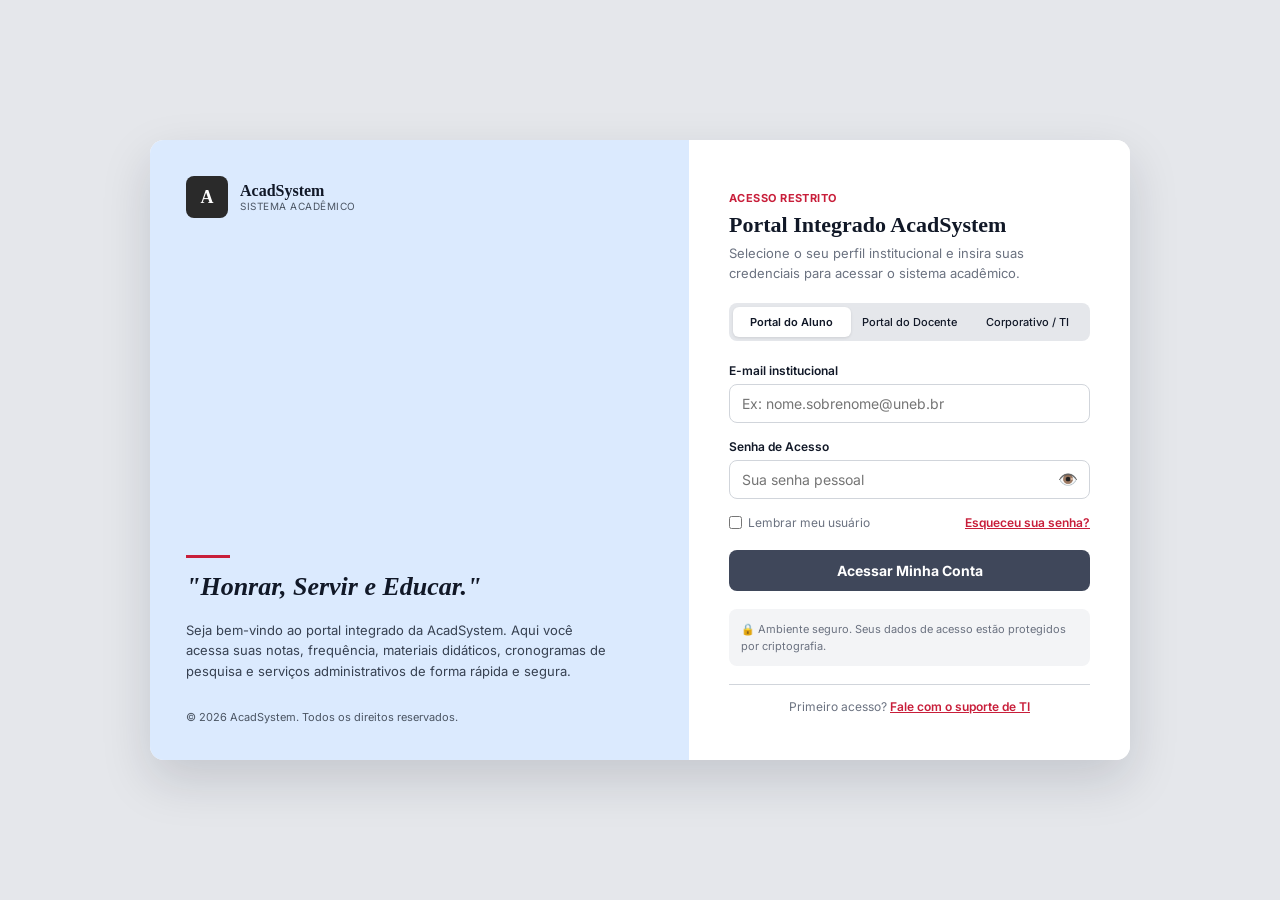
==== frontend/portal-aluno.html @ 921c7534 "feat(frontend): add multi-portal UI with login and role-based dashboards - Add login page with profi" ====
<!DOCTYPE html>
<html lang="pt-BR">
<head>
    <meta charset="UTF-8">
    <meta name="viewport" content="width=device-width, initial-scale=1.0">
    <title>Portal do Aluno — AcadSystem</title>
    <link rel="preconnect" href="https://fonts.googleapis.com">
    <link href="https://fonts.googleapis.com/css2?family=Inter:wght@300;400;500;600;700&display=swap" rel="stylesheet">
    <link rel="stylesheet" href="css/style.css">
</head>
<body>

    <!-- ===================== SIDEBAR ===================== -->
    <aside class="sidebar">
        <div>
            <div class="sidebar-brand">
                <div class="brand-logo">A</div>
                <div>
                    <div class="brand-title">AcadSystem</div>
                    <div class="brand-sub">Portal do Aluno</div>
                </div>
            </div>

            <nav class="sidebar-nav">
                <a href="#" class="nav-item active" data-target="geral"><span class="ico">🏠</span><span>Visão Geral</span></a>
                <a href="#" class="nav-item" data-target="notas"><span class="ico">📊</span><span>Minhas Notas</span></a>
                <a href="#" class="nav-item" data-target="frequencia"><span class="ico">✅</span><span>Frequência</span></a>
                <a href="#" class="nav-item" data-target="horario"><span class="ico">📅</span><span>Horário de Aulas</span></a>
                <a href="#" class="nav-item" data-target="documentos"><span class="ico">📄</span><span>Documentos</span></a>
            </nav>
        </div>

        <div class="sidebar-footer">
            Universidade do Estado da Bahia<br>
            <span class="campus">Campus I - Salvador</span>
            <button class="btn-logout" data-action="logout"><span>⏻</span> Sair da conta</button>
        </div>
    </aside>

    <!-- ===================== MAIN ===================== -->
    <div class="main-wrapper">
        <header class="topbar">
            <div class="topbar-user">
                <div class="avatar">MC</div>
                <div>
                    <div class="u-name">Maria Clara Souza</div>
                    <div class="u-role">Eng. de Computação · Matrícula 202610293</div>
                </div>
            </div>
            <div class="topbar-actions">
                <span class="topbar-clock" id="relogio"></span>
                <span class="badge-portal badge-blue">Discente</span>
                <button class="bell">🔔<span class="dot"></span></button>
            </div>
        </header>

        <main class="content">
            <div class="breadcrumb">
                <span>Início</span> › <span class="here">Visão Geral</span>
            </div>
            <h1 class="page-title" data-saudacao="Olá, {nome} 👋">Olá, Maria Clara 👋</h1>
            <p class="page-sub">Acompanhe seu desempenho acadêmico, frequência e serviços do semestre 2026.1.</p>

            <!-- ============ SEÇÃO: VISÃO GERAL ============ -->
            <section data-view="geral">
                <div class="notice notice-blue section-gap">
                    <span class="ico">ℹ️</span>
                    <div>
                        <h4>Bem-vinda ao seu painel discente</h4>
                        <p>Consulte notas, frequência e emita documentos a qualquer momento com suas credenciais @aluno.uneb.br.</p>
                    </div>
                </div>

                <div class="grid grid-4">
                    <div class="stat-card">
                        <div class="top"><span class="label">Rendimento Médio (CR)</span><span class="ico text-emerald">📈</span></div>
                        <div class="value">8.6</div>
                        <span class="hint text-emerald">Acima da média do curso</span>
                    </div>
                    <div class="stat-card">
                        <div class="top"><span class="label">Frequência Geral</span><span class="ico text-blue">✅</span></div>
                        <div class="value">92,4%</div>
                        <span class="hint text-blue">Situação regular</span>
                    </div>
                    <div class="stat-card">
                        <div class="top"><span class="label">Disciplinas Ativas</span><span class="ico text-purple">📚</span></div>
                        <div class="value">5</div>
                        <span class="hint text-muted">2026.1 · 340h totais</span>
                    </div>
                    <div class="stat-card">
                        <div class="top"><span class="label">Status Rematrícula</span><span class="ico text-emerald">🛡️</span></div>
                        <div class="value text-emerald" style="font-size:20px;">Confirmada</div>
                        <span class="hint text-muted">Sem pendências</span>
                    </div>
                </div>

                <div class="panel section-gap">
                    <div class="panel-head"><h3><span class="ico">⚡</span> Ações Rápidas do Estudante</h3></div>
                    <div class="quick-grid">
                        <div class="quick-btn" data-doc="Histórico Escolar"><span class="ico">📜</span><span>Emitir Histórico</span></div>
                        <div class="quick-btn" data-doc="Comprovante de Matrícula"><span class="ico">🏅</span><span>Comprovante de Matrícula</span></div>
                        <div class="quick-btn" data-ir="horario"><span class="ico">📅</span><span>Horário das Aulas</span></div>
                        <div class="quick-btn" data-doc="Carteira Estudantil"><span class="ico">💳</span><span>Carteira Estudantil</span></div>
                    </div>
                </div>
            </section>

            <!-- ============ SEÇÃO: MINHAS NOTAS ============ -->
            <section data-view="notas" style="display:none;">
                <div class="panel section-gap">
                    <div class="panel-head">
                        <h3><span class="ico">📊</span> Boletim — Disciplinas 2026.1</h3>
                        <span class="pill pill-blue">Parcial N1</span>
                    </div>
                    <div class="topbar-search" style="max-width:280px;margin-bottom:14px;">
                        <span class="s-ico">🔎</span>
                        <input type="text" id="busca-notas" placeholder="Filtrar disciplina...">
                    </div>
                    <table id="tabela-notas">
                        <thead>
                            <tr><th>Disciplina</th><th>Código</th><th>N1</th><th>Frequência</th><th>Situação</th></tr>
                        </thead>
                        <tbody>
                            <tr><td>Cálculo Diferencial e Integral I</td><td>MAT-A01</td><td>8,5</td><td>95%</td><td><span class="pill pill-green">Cursando</span></td></tr>
                            <tr><td>Algoritmos e Estrutura de Dados I</td><td>DEX-011</td><td>9,2</td><td>90%</td><td><span class="pill pill-green">Cursando</span></td></tr>
                            <tr><td>Introdução à Engenharia</td><td>ENG-003</td><td>7,8</td><td>88%</td><td><span class="pill pill-green">Cursando</span></td></tr>
                            <tr><td>Física Geral I</td><td>FIS-A02</td><td>6,0</td><td>82%</td><td><span class="pill pill-amber">Atenção</span></td></tr>
                            <tr><td>Metodologia Científica</td><td>EDU-100</td><td>9,5</td><td>100%</td><td><span class="pill pill-green">Cursando</span></td></tr>
                        </tbody>
                    </table>
                </div>
            </section>

            <!-- ============ SEÇÃO: FREQUÊNCIA ============ -->
            <section data-view="frequencia" style="display:none;">
                <div class="panel section-gap">
                    <div class="panel-head"><h3><span class="ico">✅</span> Frequência por Disciplina</h3></div>
                    <div id="lista-frequencia"></div>
                </div>
            </section>

            <!-- ============ SEÇÃO: HORÁRIO ============ -->
            <section data-view="horario" style="display:none;">
                <div class="panel section-gap">
                    <div class="panel-head"><h3><span class="ico">📅</span> Horário de Aulas — 2026.1</h3></div>
                    <table>
                        <thead><tr><th>Horário</th><th>Segunda</th><th>Terça</th><th>Quarta</th><th>Quinta</th></tr></thead>
                        <tbody>
                            <tr><td>08:00–10:00</td><td>Cálculo I</td><td>—</td><td>Cálculo I</td><td>—</td></tr>
                            <tr><td>10:00–12:00</td><td>—</td><td>Algoritmos I</td><td>—</td><td>Algoritmos I</td></tr>
                            <tr><td>14:00–16:00</td><td>Física I</td><td>Intro. Eng.</td><td>Física I</td><td>Metod. Científica</td></tr>
                        </tbody>
                    </table>
                </div>
            </section>

            <!-- ============ SEÇÃO: DOCUMENTOS ============ -->
            <section data-view="documentos" style="display:none;">
                <div class="grid grid-3 section-gap">
                    <div class="service-card">
                        <div class="s-ico blue">📜</div>
                        <h5>Histórico Escolar</h5>
                        <p>Documento oficial com todas as disciplinas cursadas e menções.</p>
                        <button class="btn btn-dark btn-block" data-doc="Histórico Escolar">Emitir PDF</button>
                    </div>
                    <div class="service-card">
                        <div class="s-ico emerald">🏅</div>
                        <h5>Comprovante de Matrícula</h5>
                        <p>Comprovante do vínculo ativo no semestre 2026.1.</p>
                        <button class="btn btn-dark btn-block" data-doc="Comprovante de Matrícula">Emitir PDF</button>
                    </div>
                    <div class="service-card">
                        <div class="s-ico purple">💳</div>
                        <h5>Carteira Estudantil</h5>
                        <p>Segunda via digital da carteira de identificação estudantil.</p>
                        <button class="btn btn-dark btn-block" data-doc="Carteira Estudantil">Gerar</button>
                    </div>
                </div>
            </section>
        </main>
    </div>

    <script src="js/app.js"></script>
    <script src="js/portal-aluno.js"></script>
</body>
</html>
---- frontend/css/style.css ----
/* =====================================================
   AcadSystem — Folha de estilo compartilhada dos portais
   HTML + CSS puro (sem frameworks)
   ===================================================== */

/* ---------- Reset básico ---------- */
* {
    margin: 0;
    padding: 0;
    box-sizing: border-box;
}

:root {
    --sidebar: #12151A;
    --sidebar-hover: #1E2229;
    --sidebar-active: #252B34;
    --red: #E53935;
    --red-dark: #C62828;
    --bg: #F8F9FA;
    --card: #FFFFFF;
    --border: #E2E8F0;
    --text-dark: #0F172A;
    --text-muted: #64748B;

    --blue: #2563EB;
    --blue-bg: #EFF6FF;
    --emerald: #059669;
    --emerald-bg: #ECFDF5;
    --purple: #7C3AED;
    --purple-bg: #F5F3FF;
    --amber-bg: #FFFBEB;
    --amber: #B45309;
}

body {
    font-family: 'Inter', 'Segoe UI', Arial, sans-serif;
    background-color: var(--bg);
    color: var(--text-dark);
    display: flex;
    height: 100vh;
    overflow: hidden;
}

a { text-decoration: none; color: inherit; }
ul { list-style: none; }

/* ---------- Scrollbar ---------- */
::-webkit-scrollbar { width: 8px; height: 8px; }
::-webkit-scrollbar-track { background: #f1f1f1; }
::-webkit-scrollbar-thumb { background: #cbd5e1; border-radius: 4px; }
::-webkit-scrollbar-thumb:hover { background: #94a3b8; }

/* =====================================================
   SIDEBAR
   ===================================================== */
.sidebar {
    width: 260px;
    background-color: var(--sidebar);
    color: #fff;
    display: flex;
    flex-direction: column;
    justify-content: space-between;
    flex-shrink: 0;
    z-index: 30;
}

.sidebar-brand {
    display: flex;
    align-items: center;
    gap: 12px;
    padding: 20px;
    border-bottom: 1px solid #262b33;
}

.brand-logo {
    width: 42px;
    height: 42px;
    background: rgba(255, 255, 255, 0.1);
    border: 1px solid rgba(255, 255, 255, 0.2);
    border-radius: 10px;
    display: flex;
    align-items: center;
    justify-content: center;
    font-weight: 700;
    font-size: 20px;
}

.brand-title { font-size: 18px; font-weight: 700; line-height: 1.1; }
.brand-sub { font-size: 12px; color: #9ca3af; font-weight: 300; }

.sidebar-nav { margin-top: 20px; padding: 0 12px; flex: 1; }

.nav-item {
    display: flex;
    align-items: center;
    gap: 12px;
    padding: 11px 14px;
    border-radius: 0 8px 8px 0;
    font-size: 14px;
    font-weight: 500;
    color: #cbd5e1;
    margin-bottom: 4px;
    border-left: 4px solid transparent;
    transition: background-color .2s, color .2s;
}

.nav-item:hover { background-color: var(--sidebar-hover); color: #fff; }

.nav-item.active {
    background-color: var(--sidebar-active);
    border-left: 4px solid var(--red);
    color: #fff;
}

.nav-item .ico { width: 20px; text-align: center; font-size: 17px; }

.sidebar-footer {
    padding: 16px;
    border-top: 1px solid #262b33;
    font-size: 12px;
    color: #9ca3af;
}

.sidebar-footer .campus { color: #6b7280; }

.btn-logout {
    margin-top: 12px;
    width: 100%;
    display: flex;
    align-items: center;
    justify-content: center;
    gap: 8px;
    padding: 9px 12px;
    background: var(--sidebar-hover);
    border: 1px solid #374151;
    color: #e5e7eb;
    border-radius: 8px;
    font-size: 14px;
    font-weight: 500;
    cursor: pointer;
    transition: background-color .2s;
}
.btn-logout:hover { background: var(--sidebar-active); color: #fff; }

/* =====================================================
   LAYOUT PRINCIPAL
   ===================================================== */
.main-wrapper {
    flex: 1;
    display: flex;
    flex-direction: column;
    min-width: 0;
    overflow: hidden;
}

.topbar {
    background: #fff;
    border-bottom: 1px solid var(--border);
    padding: 14px 24px;
    display: flex;
    align-items: center;
    justify-content: space-between;
    gap: 16px;
    z-index: 10;
}

.topbar-user {
    display: flex;
    align-items: center;
    gap: 12px;
}

.topbar-user .avatar {
    width: 40px;
    height: 40px;
    border-radius: 50%;
    background: var(--sidebar);
    color: #fff;
    display: flex;
    align-items: center;
    justify-content: center;
    font-weight: 600;
    font-size: 15px;
}

.topbar-user .u-name { font-size: 14px; font-weight: 600; }
.topbar-user .u-role { font-size: 12px; color: var(--text-muted); }

.topbar-actions { display: flex; align-items: center; gap: 10px; }

.badge-portal {
    padding: 6px 12px;
    font-size: 12px;
    font-weight: 600;
    border-radius: 8px;
}
.badge-blue    { background: var(--blue-bg);    color: var(--blue);    border: 1px solid #bfdbfe; }
.badge-emerald { background: var(--emerald-bg); color: var(--emerald); border: 1px solid #a7f3d0; }
.badge-purple  { background: var(--purple-bg);  color: var(--purple);  border: 1px solid #ddd6fe; }

.bell {
    position: relative;
    padding: 8px;
    border: none;
    background: transparent;
    color: #64748b;
    cursor: pointer;
    border-radius: 8px;
    font-size: 18px;
}
.bell:hover { background: #f1f5f9; color: var(--text-dark); }
.bell .dot {
    position: absolute;
    top: 6px; right: 6px;
    width: 8px; height: 8px;
    background: var(--red);
    border-radius: 50%;
}

.content {
    flex: 1;
    overflow-y: auto;
    padding: 32px;
}

/* ---------- Cabeçalho da página ---------- */
.breadcrumb {
    display: flex;
    align-items: center;
    gap: 8px;
    font-size: 12px;
    color: var(--text-muted);
    margin-bottom: 4px;
}
.breadcrumb .here { font-weight: 500; color: var(--text-dark); }

.page-title { font-size: 28px; font-weight: 700; letter-spacing: -0.02em; }
.page-sub { font-size: 14px; color: var(--text-muted); margin-top: 4px; }

.section-gap { margin-top: 32px; }

/* ---------- Faixa de aviso / destaque ---------- */
.notice {
    display: flex;
    align-items: flex-start;
    gap: 12px;
    padding: 16px;
    border-radius: 12px;
    margin-bottom: 24px;
}
.notice .ico { font-size: 20px; flex-shrink: 0; }
.notice h4 { font-size: 14px; margin-bottom: 2px; }
.notice p { font-size: 12px; }

.notice-blue    { background: var(--blue-bg);    border: 1px solid #bfdbfe; }
.notice-blue h4 { color: #1e3a8a; } .notice-blue p { color: #1d4ed8; } .notice-blue .ico { color: var(--blue); }
.notice-emerald    { background: var(--emerald-bg); border: 1px solid #a7f3d0; }
.notice-emerald h4 { color: #065f46; } .notice-emerald p { color: #047857; } .notice-emerald .ico { color: var(--emerald); }
.notice-purple    { background: var(--purple-bg);  border: 1px solid #ddd6fe; }
.notice-purple h4 { color: #5b21b6; } .notice-purple p { color: #6d28d9; } .notice-purple .ico { color: var(--purple); }

/* =====================================================
   CARDS DE ESTATÍSTICA (KPIs)
   ===================================================== */
.grid { display: grid; gap: 20px; }
.grid-2 { grid-template-columns: repeat(2, 1fr); }
.grid-3 { grid-template-columns: repeat(3, 1fr); }
.grid-4 { grid-template-columns: repeat(4, 1fr); }

.stat-card {
    background: #fff;
    border: 1px solid var(--border);
    border-radius: 12px;
    padding: 18px;
}
.stat-card .top {
    display: flex;
    align-items: center;
    justify-content: space-between;
    margin-bottom: 8px;
}
.stat-card .label { font-size: 12px; font-weight: 500; color: var(--text-muted); }
.stat-card .ico { font-size: 18px; }
.stat-card .value { font-size: 26px; font-weight: 700; }
.stat-card .hint { font-size: 11px; font-weight: 500; }
.text-emerald { color: var(--emerald); }
.text-blue { color: var(--blue); }
.text-purple { color: var(--purple); }
.text-muted { color: var(--text-muted); }

/* =====================================================
   PAINEL / CARD GENÉRICO
   ===================================================== */
.panel {
    background: #fff;
    border: 1px solid var(--border);
    border-radius: 12px;
    padding: 20px;
}
.panel-head {
    display: flex;
    align-items: center;
    justify-content: space-between;
    padding-bottom: 12px;
    border-bottom: 1px solid #f1f5f9;
    margin-bottom: 16px;
}
.panel-head h3 {
    font-size: 17px;
    font-weight: 700;
    display: flex;
    align-items: center;
    gap: 8px;
}
.panel-head h3 .ico { color: var(--red); }

/* ---------- Tabela ---------- */
table { width: 100%; border-collapse: collapse; }
thead th {
    text-align: left;
    font-size: 11px;
    text-transform: uppercase;
    letter-spacing: .04em;
    color: var(--text-muted);
    padding: 10px 12px;
    border-bottom: 1px solid var(--border);
}
tbody td {
    padding: 12px;
    font-size: 14px;
    border-bottom: 1px solid #f1f5f9;
}
tbody tr:hover { background: #f8fafc; }

.pill {
    display: inline-block;
    padding: 3px 10px;
    border-radius: 999px;
    font-size: 11px;
    font-weight: 600;
}
.pill-green { background: var(--emerald-bg); color: var(--emerald); }
.pill-red   { background: #FEF2F2; color: var(--red-dark); }
.pill-amber { background: var(--amber-bg); color: var(--amber); }
.pill-blue  { background: var(--blue-bg); color: var(--blue); }

/* ---------- Barra de progresso ---------- */
.progress {
    width: 100%;
    height: 8px;
    background: #e2e8f0;
    border-radius: 999px;
    overflow: hidden;
}
.progress > span {
    display: block;
    height: 100%;
    border-radius: 999px;
    background: var(--emerald);
}

/* ---------- Botões de ação rápida ---------- */
.quick-grid { display: grid; grid-template-columns: repeat(4, 1fr); gap: 12px; }
.quick-btn {
    padding: 16px;
    background: #f8fafc;
    border: 1px solid var(--border);
    border-radius: 10px;
    text-align: center;
    cursor: pointer;
    transition: background-color .2s, border-color .2s;
}
.quick-btn:hover { background: var(--blue-bg); border-color: #93c5fd; }
.quick-btn .ico { font-size: 24px; color: var(--blue); display: block; margin-bottom: 6px; }
.quick-btn span { font-size: 12px; font-weight: 500; color: #334155; }

/* ---------- Lista de turmas / itens ---------- */
.list-row {
    display: flex;
    align-items: center;
    justify-content: space-between;
    padding: 16px;
    border: 1px solid var(--border);
    border-radius: 10px;
    background: #f8fafc;
    margin-bottom: 12px;
}
.list-row .tag {
    font-size: 11px;
    font-weight: 600;
    padding: 2px 8px;
    border-radius: 6px;
}
.list-row h5 { font-size: 15px; font-weight: 700; margin: 6px 0 2px; }
.list-row p { font-size: 12px; color: var(--text-muted); }

.btn {
    border: none;
    cursor: pointer;
    font-weight: 600;
    border-radius: 8px;
    transition: background-color .2s, opacity .2s;
    font-family: inherit;
}
.btn-dark { background: var(--sidebar); color: #fff; padding: 9px 14px; font-size: 13px; }
.btn-dark:hover { background: #1e293b; }
.btn-red { background: var(--red); color: #fff; padding: 10px 16px; font-size: 13px; }
.btn-red:hover { background: var(--red-dark); }
.btn-purple { background: var(--purple); color: #fff; padding: 9px 14px; font-size: 13px; }
.btn-purple:hover { opacity: .9; }
.btn-light { background: #f1f5f9; color: #1e293b; padding: 9px 14px; font-size: 13px; }
.btn-light:hover { background: #e2e8f0; }
.btn-block { width: 100%; }

/* ---------- Cards de serviço ---------- */
.service-card {
    background: #fff;
    border: 1px solid var(--border);
    border-radius: 12px;
    padding: 20px;
}
.service-card .s-ico {
    width: 48px; height: 48px;
    border-radius: 10px;
    display: flex; align-items: center; justify-content: center;
    font-size: 22px;
    margin-bottom: 14px;
}
.s-ico.purple { background: var(--purple-bg); color: var(--purple); }
.s-ico.blue   { background: var(--blue-bg);   color: var(--blue); }
.s-ico.emerald{ background: var(--emerald-bg);color: var(--emerald); }
.s-ico.red    { background: #FEF2F2;          color: var(--red); }
.service-card h5 { font-size: 16px; font-weight: 700; }
.service-card p { font-size: 12px; color: var(--text-muted); margin: 6px 0 16px; }

/* ---------- Formulário ---------- */
.form-group { margin-bottom: 16px; }
.form-group label { display: block; font-size: 12px; font-weight: 600; color: #334155; margin-bottom: 6px; }
.form-group input, .form-group select {
    width: 100%;
    padding: 10px 12px;
    border: 1px solid var(--border);
    border-radius: 8px;
    font-size: 14px;
    font-family: inherit;
    color: var(--text-dark);
}
.form-group input:focus, .form-group select:focus {
    outline: none;
    border-color: var(--sidebar);
    box-shadow: 0 0 0 3px rgba(18, 21, 26, 0.08);
}
.form-row { display: grid; grid-template-columns: 1fr 1fr; gap: 16px; }

/* =====================================================
   RESPONSIVO
   ===================================================== */
@media (max-width: 900px) {
    .grid-4 { grid-template-columns: repeat(2, 1fr); }
    .grid-3 { grid-template-columns: 1fr; }
    .grid-2 { grid-template-columns: 1fr; }
    .quick-grid { grid-template-columns: repeat(2, 1fr); }
    .form-row { grid-template-columns: 1fr; }
}

@media (max-width: 680px) {
    .sidebar { display: none; }
    .content { padding: 20px; }
    .page-title { font-size: 22px; }
    .grid-4 { grid-template-columns: 1fr; }
    .quick-grid { grid-template-columns: 1fr; }
}

/* =====================================================
   TOAST (notificações via JavaScript)
   ===================================================== */
.toast {
    position: fixed;
    bottom: 24px;
    right: 24px;
    background: var(--sidebar);
    color: #fff;
    padding: 14px 18px;
    border-radius: 12px;
    box-shadow: 0 12px 30px rgba(15, 23, 42, 0.25);
    display: flex;
    align-items: center;
    gap: 10px;
    font-size: 13px;
    font-weight: 500;
    max-width: 340px;
    z-index: 100;
    transform: translateY(24px);
    opacity: 0;
    pointer-events: none;
    transition: transform .3s ease, opacity .3s ease;
}
.toast.show { transform: translateY(0); opacity: 1; pointer-events: auto; }
.toast .t-ico { font-size: 16px; }

/* ---------- Relógio na topbar ---------- */
.topbar-clock {
    font-size: 12px;
    color: var(--text-muted);
    font-weight: 500;
    padding-right: 4px;
}

/* ---------- Transição de seções ---------- */
[data-view] { animation: fadeIn .25s ease; }
@keyframes fadeIn {
    from { opacity: 0; transform: translateY(6px); }
    to   { opacity: 1; transform: translateY(0); }
}

/* ---------- Modal genérico ---------- */
.modal-overlay {
    position: fixed;
    inset: 0;
    background: rgba(15, 23, 42, 0.55);
    backdrop-filter: blur(2px);
    display: none;
    align-items: center;
    justify-content: center;
    padding: 16px;
    z-index: 90;
}
.modal-overlay.show { display: flex; }
.modal {
    background: #fff;
    border-radius: 14px;
    max-width: 440px;
    width: 100%;
    padding: 24px;
    box-shadow: 0 20px 50px rgba(15, 23, 42, 0.3);
    animation: fadeIn .2s ease;
}
.modal-head {
    display: flex;
    align-items: center;
    justify-content: space-between;
    margin-bottom: 16px;
}
.modal-head h3 { font-size: 18px; font-weight: 700; }
.modal-close {
    border: none;
    background: transparent;
    font-size: 20px;
    cursor: pointer;
    color: var(--text-muted);
    line-height: 1;
}
.modal-close:hover { color: var(--text-dark); }
.modal p { font-size: 14px; color: var(--text-muted); line-height: 1.5; }
.modal-actions { display: flex; gap: 10px; margin-top: 20px; justify-content: flex-end; }

/* ---------- Busca da topbar ---------- */
.topbar-search {
    position: relative;
    flex: 1;
    max-width: 360px;
}
.topbar-search input {
    width: 100%;
    padding: 9px 12px 9px 34px;
    border: 1px solid var(--border);
    border-radius: 8px;
    font-size: 13px;
    font-family: inherit;
    background: #f8fafc;
}
.topbar-search input:focus {
    outline: none;
    border-color: var(--sidebar);
    background: #fff;
}
.topbar-search .s-ico {
    position: absolute;
    left: 11px;
    top: 50%;
    transform: translateY(-50%);
    color: var(--text-muted);
    font-size: 14px;
}

/* ---------- Linha de tabela destacada ao filtrar ---------- */
tr.hidden-row { display: none; }

/* ---------- Alternador de tipo (Aluno/Docente) ---------- */
.tabs-tipo {
    display: inline-flex;
    background: #f1f5f9;
    border-radius: 8px;
    padding: 3px;
}
.tipo-btn {
    border: none;
    background: transparent;
    padding: 6px 16px;
    font-size: 13px;
    font-weight: 600;
    color: var(--text-muted);
    border-radius: 6px;
    cursor: pointer;
    font-family: inherit;
    transition: background-color .2s, color .2s;
}
.tipo-btn.active { background: #fff; color: var(--purple); box-shadow: 0 1px 3px rgba(0,0,0,.08); }
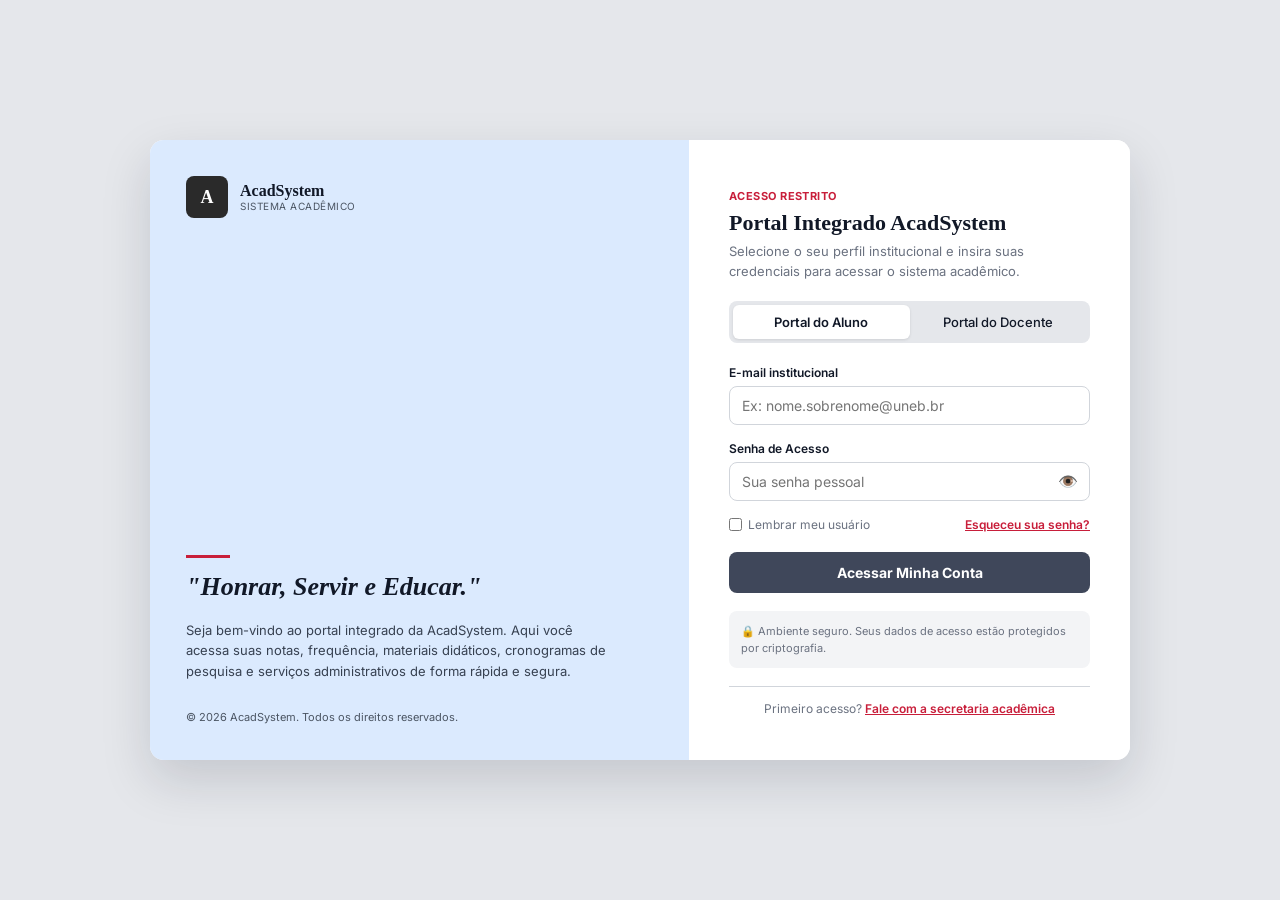
==== commit 5356eb5d: "feat(academico): enhance admin interface and expand data models - Add comprehensive Django admin cus" ====
--- a/frontend/portal-aluno.html
+++ b/frontend/portal-aluno.html
@@ -41,10 +41,10 @@
     <div class="main-wrapper">
         <header class="topbar">
             <div class="topbar-user">
-                <div class="avatar">MC</div>
+                <div class="avatar">--</div>
                 <div>
-                    <div class="u-name">Maria Clara Souza</div>
-                    <div class="u-role">Eng. de Computação · Matrícula 202610293</div>
+                    <div class="u-name">Carregando...</div>
+                    <div class="u-role"></div>
                 </div>
             </div>
             <div class="topbar-actions">
@@ -58,7 +58,7 @@
             <div class="breadcrumb">
                 <span>Início</span> › <span class="here">Visão Geral</span>
             </div>
-            <h1 class="page-title" data-saudacao="Olá, {nome} 👋">Olá, Maria Clara 👋</h1>
+            <h1 class="page-title" data-saudacao="Olá, {nome} 👋">Olá 👋</h1>
             <p class="page-sub">Acompanhe seu desempenho acadêmico, frequência e serviços do semestre 2026.1.</p>
 
             <!-- ============ SEÇÃO: VISÃO GERAL ============ -->
@@ -74,22 +74,22 @@
                 <div class="grid grid-4">
                     <div class="stat-card">
                         <div class="top"><span class="label">Rendimento Médio (CR)</span><span class="ico text-emerald">📈</span></div>
-                        <div class="value">8.6</div>
-                        <span class="hint text-emerald">Acima da média do curso</span>
+                        <div class="value" id="st-cr">—</div>
+                        <span class="hint text-emerald">Média das notas lançadas</span>
                     </div>
                     <div class="stat-card">
                         <div class="top"><span class="label">Frequência Geral</span><span class="ico text-blue">✅</span></div>
-                        <div class="value">92,4%</div>
-                        <span class="hint text-blue">Situação regular</span>
+                        <div class="value" id="st-freq">—</div>
+                        <span class="hint text-blue" id="st-freq-hint">Mínimo exigido: 75%</span>
                     </div>
                     <div class="stat-card">
                         <div class="top"><span class="label">Disciplinas Ativas</span><span class="ico text-purple">📚</span></div>
-                        <div class="value">5</div>
-                        <span class="hint text-muted">2026.1 · 340h totais</span>
+                        <div class="value" id="st-disc">0</div>
+                        <span class="hint text-muted" id="st-carga">2026.1</span>
                     </div>
                     <div class="stat-card">
                         <div class="top"><span class="label">Status Rematrícula</span><span class="ico text-emerald">🛡️</span></div>
-                        <div class="value text-emerald" style="font-size:20px;">Confirmada</div>
+                        <div class="value text-emerald" style="font-size:20px;" id="st-rematricula">—</div>
                         <span class="hint text-muted">Sem pendências</span>
                     </div>
                 </div>
@@ -110,7 +110,7 @@
                 <div class="panel section-gap">
                     <div class="panel-head">
                         <h3><span class="ico">📊</span> Boletim — Disciplinas 2026.1</h3>
-                        <span class="pill pill-blue">Parcial N1</span>
+                        <span class="pill pill-blue">Aprovação: média ≥ 6 e frequência ≥ 75%</span>
                     </div>
                     <div class="topbar-search" style="max-width:280px;margin-bottom:14px;">
                         <span class="s-ico">🔎</span>
@@ -118,15 +118,9 @@
                     </div>
                     <table id="tabela-notas">
                         <thead>
-                            <tr><th>Disciplina</th><th>Código</th><th>N1</th><th>Frequência</th><th>Situação</th></tr>
+                            <tr><th>Disciplina</th><th>Código</th><th>N1</th><th>N2</th><th>N3</th><th>Total</th><th>Média</th><th>Frequência</th><th>Situação</th></tr>
                         </thead>
-                        <tbody>
-                            <tr><td>Cálculo Diferencial e Integral I</td><td>MAT-A01</td><td>8,5</td><td>95%</td><td><span class="pill pill-green">Cursando</span></td></tr>
-                            <tr><td>Algoritmos e Estrutura de Dados I</td><td>DEX-011</td><td>9,2</td><td>90%</td><td><span class="pill pill-green">Cursando</span></td></tr>
-                            <tr><td>Introdução à Engenharia</td><td>ENG-003</td><td>7,8</td><td>88%</td><td><span class="pill pill-green">Cursando</span></td></tr>
-                            <tr><td>Física Geral I</td><td>FIS-A02</td><td>6,0</td><td>82%</td><td><span class="pill pill-amber">Atenção</span></td></tr>
-                            <tr><td>Metodologia Científica</td><td>EDU-100</td><td>9,5</td><td>100%</td><td><span class="pill pill-green">Cursando</span></td></tr>
-                        </tbody>
+                        <tbody></tbody>
                     </table>
                 </div>
             </section>
@@ -143,13 +137,9 @@
             <section data-view="horario" style="display:none;">
                 <div class="panel section-gap">
                     <div class="panel-head"><h3><span class="ico">📅</span> Horário de Aulas — 2026.1</h3></div>
-                    <table>
-                        <thead><tr><th>Horário</th><th>Segunda</th><th>Terça</th><th>Quarta</th><th>Quinta</th></tr></thead>
-                        <tbody>
-                            <tr><td>08:00–10:00</td><td>Cálculo I</td><td>—</td><td>Cálculo I</td><td>—</td></tr>
-                            <tr><td>10:00–12:00</td><td>—</td><td>Algoritmos I</td><td>—</td><td>Algoritmos I</td></tr>
-                            <tr><td>14:00–16:00</td><td>Física I</td><td>Intro. Eng.</td><td>Física I</td><td>Metod. Científica</td></tr>
-                        </tbody>
+                    <table id="tabela-horario">
+                        <thead><tr><th>Horário</th><th>Segunda</th><th>Terça</th><th>Quarta</th><th>Quinta</th><th>Sexta</th></tr></thead>
+                        <tbody></tbody>
                     </table>
                 </div>
             </section>
--- a/frontend/css/style.css
+++ b/frontend/css/style.css
@@ -196,7 +196,6 @@
 }
 .badge-blue    { background: var(--blue-bg);    color: var(--blue);    border: 1px solid #bfdbfe; }
 .badge-emerald { background: var(--emerald-bg); color: var(--emerald); border: 1px solid #a7f3d0; }
-.badge-purple  { background: var(--purple-bg);  color: var(--purple);  border: 1px solid #ddd6fe; }
 
 .bell {
     position: relative;
@@ -256,8 +255,6 @@
 .notice-blue h4 { color: #1e3a8a; } .notice-blue p { color: #1d4ed8; } .notice-blue .ico { color: var(--blue); }
 .notice-emerald    { background: var(--emerald-bg); border: 1px solid #a7f3d0; }
 .notice-emerald h4 { color: #065f46; } .notice-emerald p { color: #047857; } .notice-emerald .ico { color: var(--emerald); }
-.notice-purple    { background: var(--purple-bg);  border: 1px solid #ddd6fe; }
-.notice-purple h4 { color: #5b21b6; } .notice-purple p { color: #6d28d9; } .notice-purple .ico { color: var(--purple); }
 
 /* =====================================================
    CARDS DE ESTATÍSTICA (KPIs)
@@ -332,6 +329,22 @@
 }
 tbody tr:hover { background: #f8fafc; }
 
+input.nota {
+    width: 65px;
+    padding: 6px 8px;
+    border: 1px solid var(--border);
+    border-radius: 6px;
+    font-size: 13px;
+    text-align: center;
+    font-family: inherit;
+    background: #fff;
+    color: var(--text-dark);
+}
+input.nota:focus {
+    outline: none;
+    border-color: var(--blue);
+}
+
 .pill {
     display: inline-block;
     padding: 3px 10px;
@@ -406,8 +419,6 @@
 .btn-dark:hover { background: #1e293b; }
 .btn-red { background: var(--red); color: #fff; padding: 10px 16px; font-size: 13px; }
 .btn-red:hover { background: var(--red-dark); }
-.btn-purple { background: var(--purple); color: #fff; padding: 9px 14px; font-size: 13px; }
-.btn-purple:hover { opacity: .9; }
 .btn-light { background: #f1f5f9; color: #1e293b; padding: 9px 14px; font-size: 13px; }
 .btn-light:hover { background: #e2e8f0; }
 .btn-block { width: 100%; }
@@ -585,24 +596,3 @@
 
 /* ---------- Linha de tabela destacada ao filtrar ---------- */
 tr.hidden-row { display: none; }
-
-/* ---------- Alternador de tipo (Aluno/Docente) ---------- */
-.tabs-tipo {
-    display: inline-flex;
-    background: #f1f5f9;
-    border-radius: 8px;
-    padding: 3px;
-}
-.tipo-btn {
-    border: none;
-    background: transparent;
-    padding: 6px 16px;
-    font-size: 13px;
-    font-weight: 600;
-    color: var(--text-muted);
-    border-radius: 6px;
-    cursor: pointer;
-    font-family: inherit;
-    transition: background-color .2s, color .2s;
-}
-.tipo-btn.active { background: #fff; color: var(--purple); box-shadow: 0 1px 3px rgba(0,0,0,.08); }
